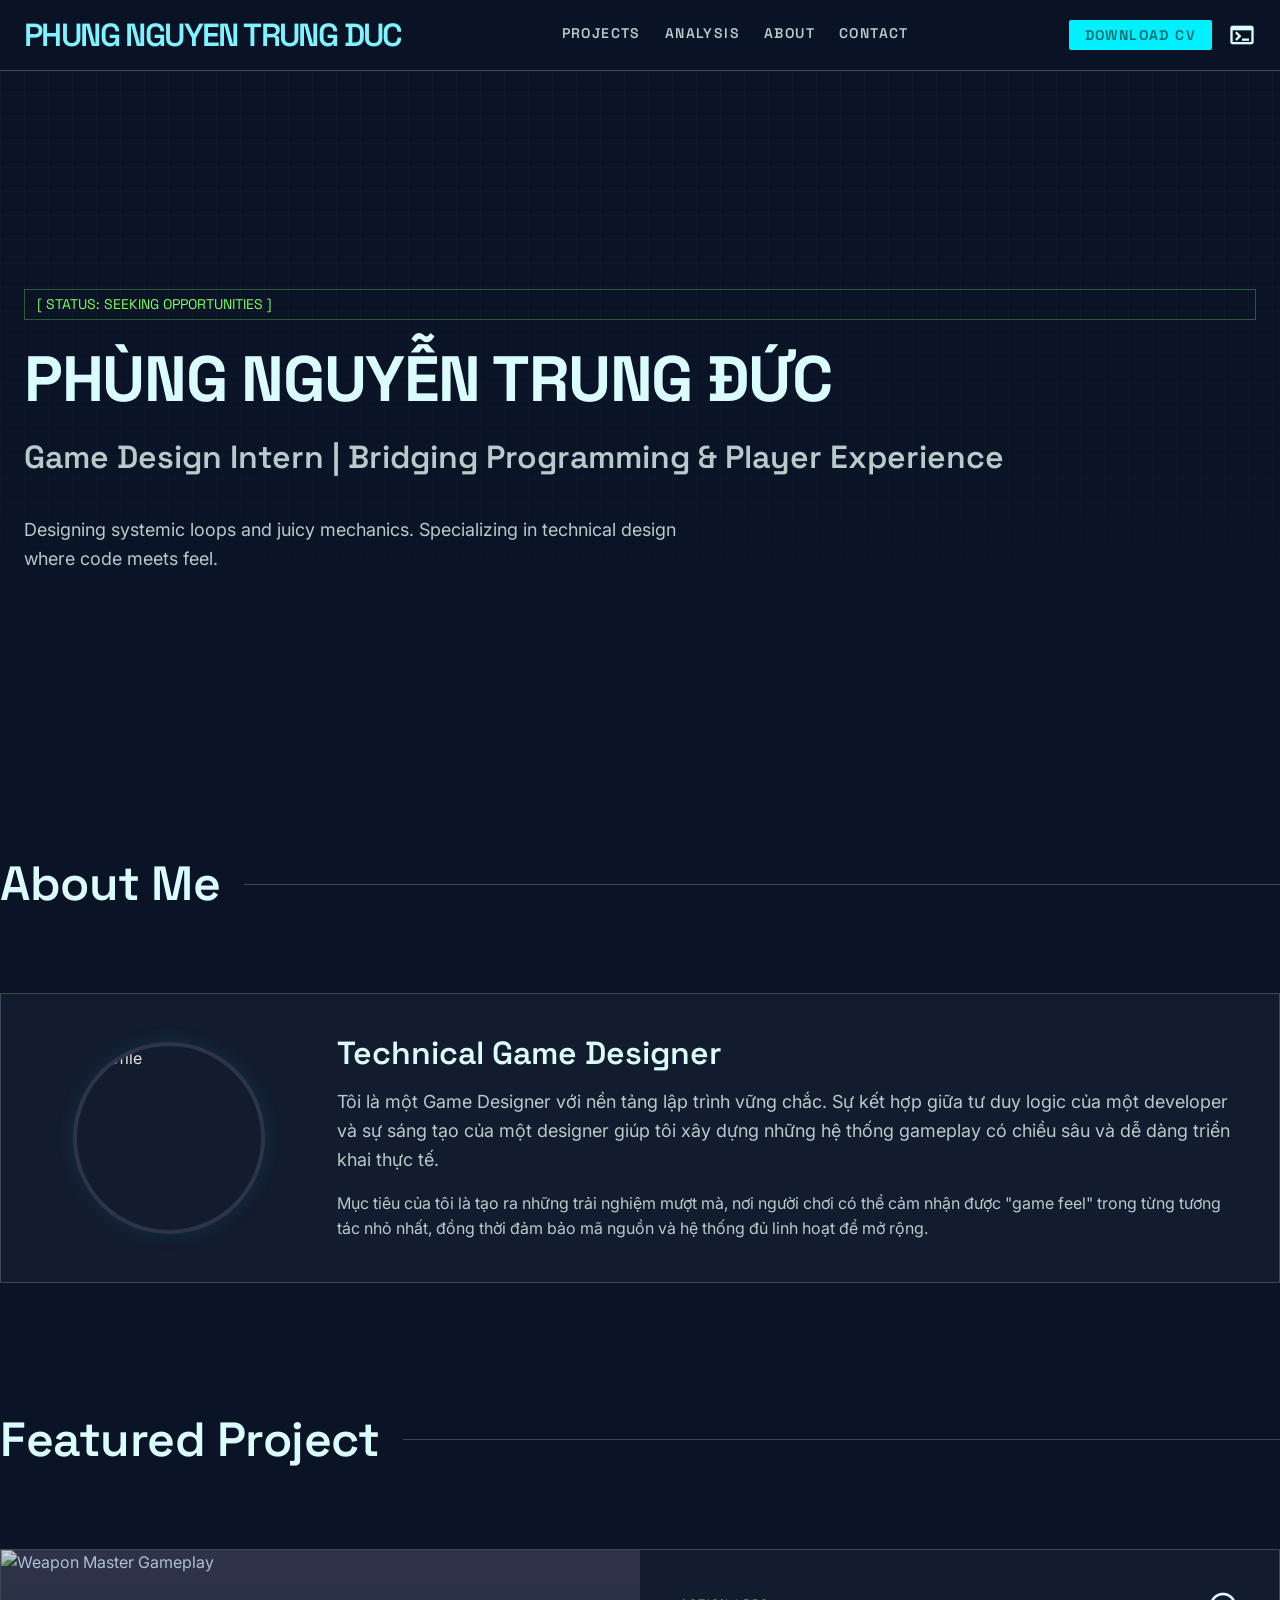
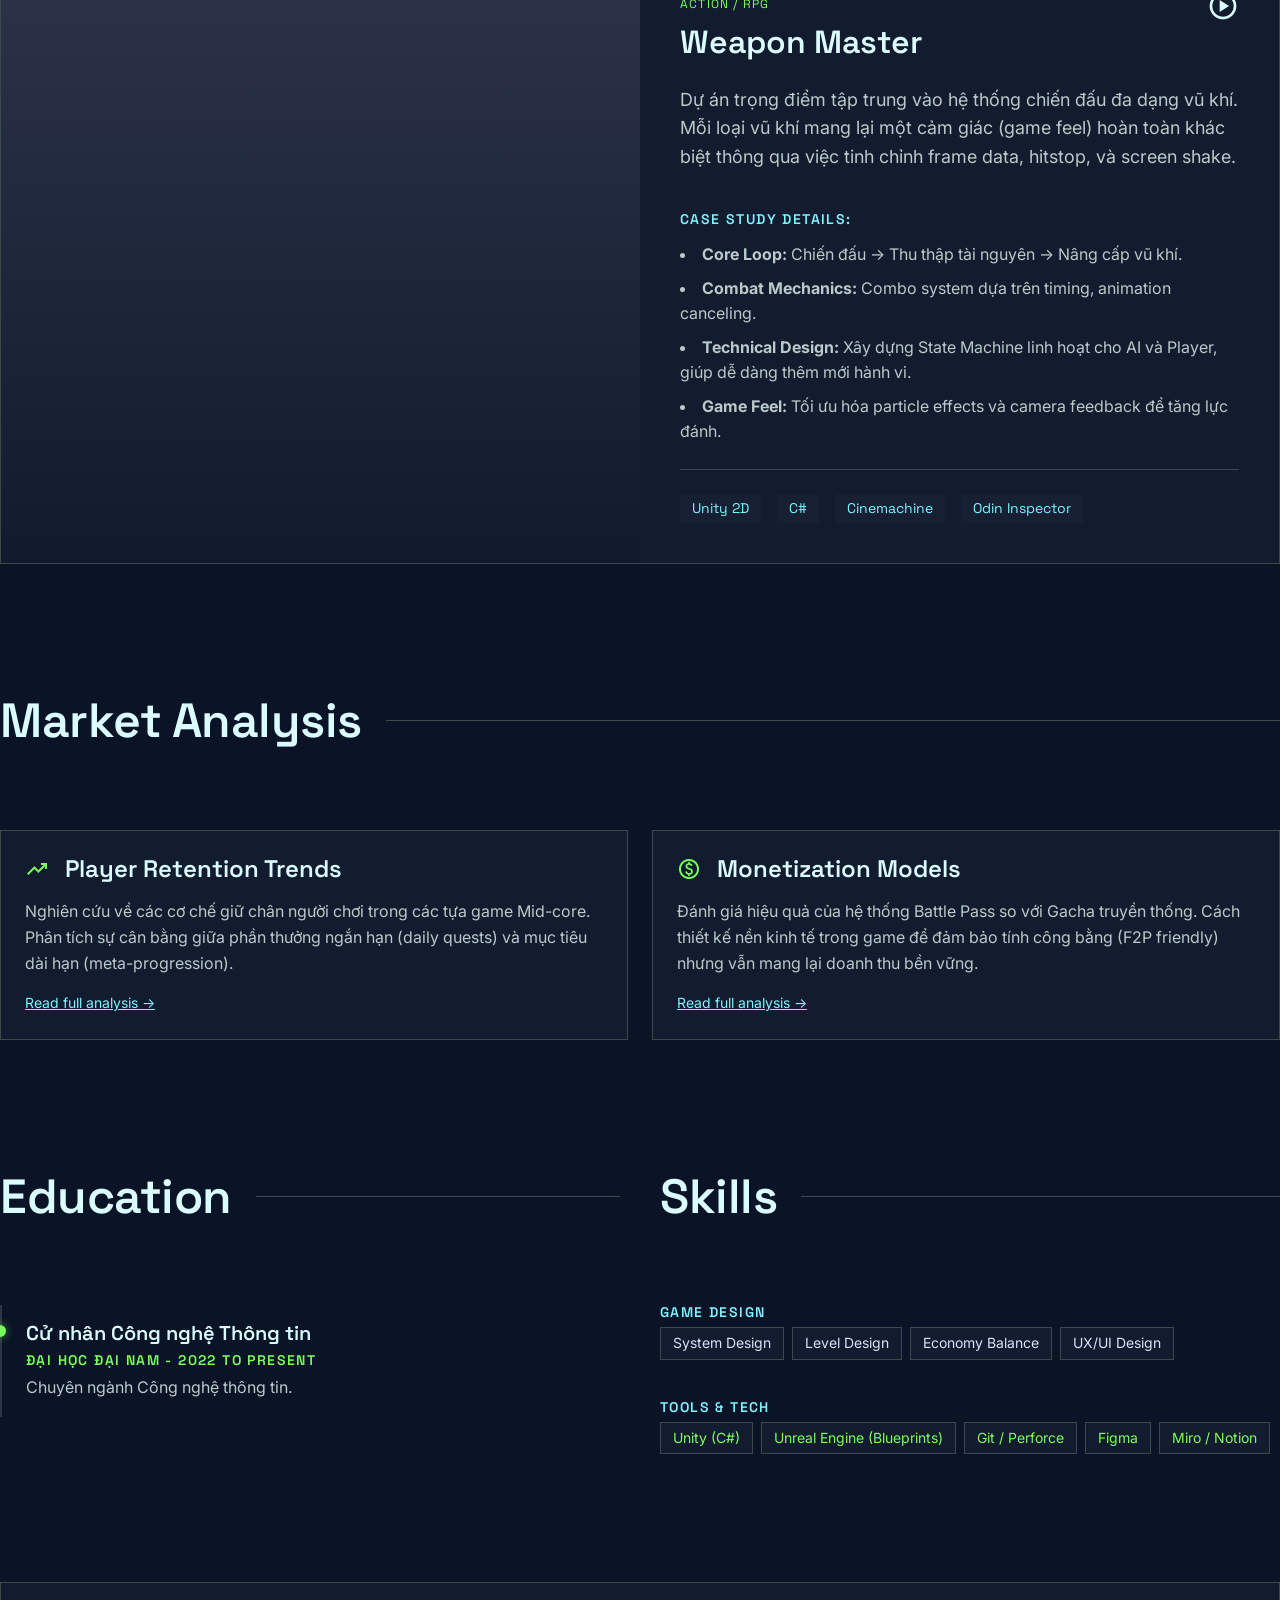
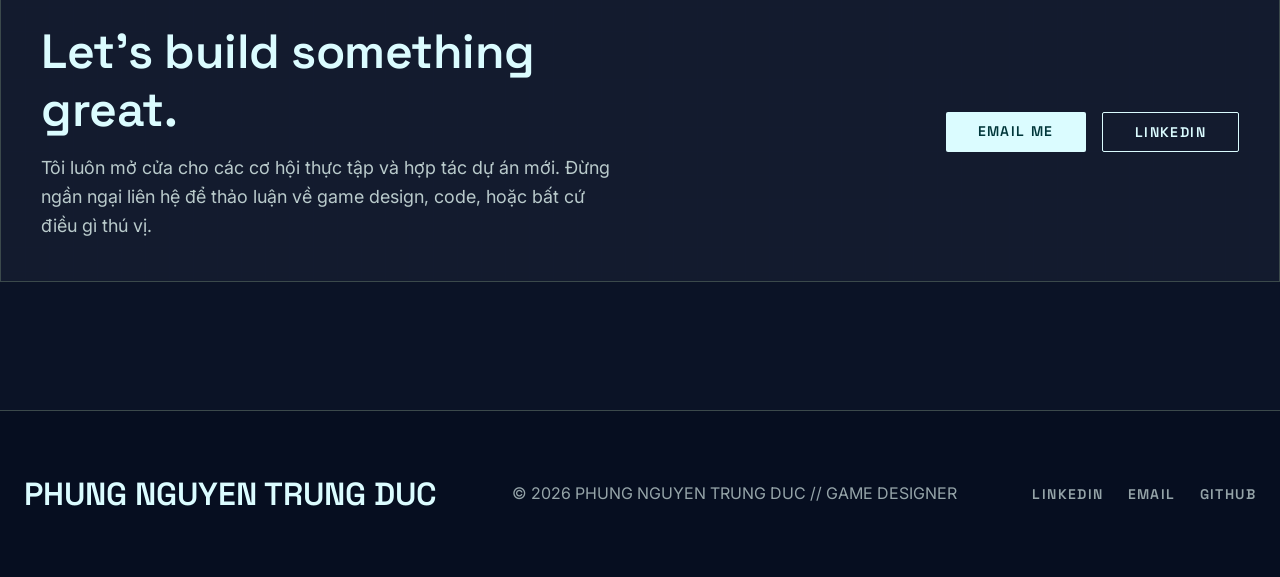
==== index.html @ 304c99a9 "Initial commit" ====
<!DOCTYPE html>
<html lang="vi">
<head>
    <meta charset="utf-8">
    <meta name="viewport" content="width=device-width, initial-scale=1.0">
    <title>PHÙNG NGUYỄN TRUNG ĐỨC - Game Design Portfolio</title>
    <link rel="stylesheet" href="style.css">
</head>
<body>
    <!-- TopNavBar -->
    <nav class="navbar">
        <div class="container flex justify-between items-center">
            <div class="h3 text-primary-fixed" style="letter-spacing: -0.05em;">PHUNG NGUYEN TRUNG DUC</div>
            <div class="nav-links gap-md label-caps">
                <a href="#projects" class="active">Projects</a>
                <a href="#analysis">Analysis</a>
                <a href="#about">About</a>
                <a href="#contact">Contact</a>
            </div>
            <div class="flex items-center gap-sm">
                <button class="btn-primary label-caps">
                    Download CV
                </button>
                <span class="material-symbols-outlined text-primary" style="cursor: pointer; font-size: 28px;">terminal</span>
            </div>
        </div>
    </nav>

    <main>
        <!-- Hero Section -->
        <section id="hero" class="hero-section tech-grid section">
            <div class="hero-overlay"></div>
            <div class="container hero-content flex flex-col gap-md">
                <span class="mono-code status-badge">[ STATUS: SEEKING OPPORTUNITIES ]</span>
                <h1 class="text-primary">PHÙNG NGUYỄN TRUNG ĐỨC</h1>
                <p class="h3 text-on-surface-variant">Game Design Intern | Bridging Programming & Player Experience</p>
                <p class="body-lg text-on-surface-variant" style="max-width: 42rem; margin-top: var(--spacing-sm);">
                    Designing systemic loops and juicy mechanics. Specializing in technical design where code meets feel.
                </p>
            </div>
        </section>

        <!-- About Me -->
        <section id="about" class="section container">
            <div class="flex flex-col gap-lg">
                <div class="section-header">
                    <h2 class="text-primary">About Me</h2>
                    <div class="section-line"></div>
                </div>
                
                <div class="about-card tech-border flex flex-col gap-lg items-center justify-between">
                    <div class="flex justify-center" style="width: 100%; max-width: 16rem;">
                        <div class="about-image glow-effect">
                            <img src="https://lh3.googleusercontent.com/aida-public/[base64]" alt="Profile">
                        </div>
                    </div>
                    
                    <div class="flex flex-col gap-sm" style="flex: 1;">
                        <h3 class="text-primary">Technical Game Designer</h3>
                        <p class="body-lg text-on-surface-variant">
                            Tôi là một Game Designer với nền tảng lập trình vững chắc. Sự kết hợp giữa tư duy logic của một developer và sự sáng tạo của một designer giúp tôi xây dựng những hệ thống gameplay có chiều sâu và dễ dàng triển khai thực tế.
                        </p>
                        <p class="body-md text-on-surface-variant">
                            Mục tiêu của tôi là tạo ra những trải nghiệm mượt mà, nơi người chơi có thể cảm nhận được "game feel" trong từng tương tác nhỏ nhất, đồng thời đảm bảo mã nguồn và hệ thống đủ linh hoạt để mở rộng.
                        </p>
                    </div>
                </div>
            </div>
        </section>

        <!-- Featured Project: Weapon Master -->
        <section id="projects" class="section container">
            <div class="flex flex-col gap-lg">
                <div class="section-header">
                    <h2 class="text-primary">Featured Project</h2>
                    <div class="section-line"></div>
                </div>
                
                <div class="featured-project tech-border flex flex-col">
                    <div class="featured-image-container">
                        <img src="https://lh3.googleusercontent.com/aida-public/[base64]" alt="Weapon Master Gameplay">
                        <div class="featured-image-overlay"></div>
                    </div>
                    
                    <div class="featured-content flex flex-col gap-md">
                        <div class="flex justify-between items-start">
                            <div>
                                <span class="mono-code text-secondary-fixed" style="font-size: 12px; text-transform: uppercase; letter-spacing: 0.1em;">Action / RPG</span>
                                <h3 class="text-primary mt-xs">Weapon Master</h3>
                            </div>
                            <a href="#" class="text-primary"><span class="material-symbols-outlined play-icon">play_circle</span></a>
                        </div>
                        
                        <p class="body-lg text-on-surface-variant">
                            Dự án trọng điểm tập trung vào hệ thống chiến đấu đa dạng vũ khí. Mỗi loại vũ khí mang lại một cảm giác (game feel) hoàn toàn khác biệt thông qua việc tinh chỉnh frame data, hitstop, và screen shake.
                        </p>
                        
                        <div class="mt-sm">
                            <h4 class="label-caps text-primary-fixed mb-sm">Case Study Details:</h4>
                            <ul class="case-study-list text-on-surface-variant body-md">
                                <li><strong>Core Loop:</strong> Chiến đấu -> Thu thập tài nguyên -> Nâng cấp vũ khí.</li>
                                <li><strong>Combat Mechanics:</strong> Combo system dựa trên timing, animation canceling.</li>
                                <li><strong>Technical Design:</strong> Xây dựng State Machine linh hoạt cho AI và Player, giúp dễ dàng thêm mới hành vi.</li>
                                <li><strong>Game Feel:</strong> Tối ưu hóa particle effects và camera feedback để tăng lực đánh.</li>
                            </ul>
                        </div>
                        
                        <div class="flex gap-sm mt-auto pt-md border-t" style="flex-wrap: wrap;">
                            <span class="mono-code tag">Unity 2D</span>
                            <span class="mono-code tag">C#</span>
                            <span class="mono-code tag">Cinemachine</span>
                            <span class="mono-code tag">Odin Inspector</span>
                        </div>
                    </div>
                </div>
            </div>
        </section>

        <!-- Other Projects -->
        <!--<section id="other-projects" class="section container">
            <div class="flex flex-col gap-lg">
                <div class="section-header">
                    <h2 class="text-primary">Dự án khác</h2>
                    <div class="section-line"></div>
                </div>
                
                <div class="projects-grid"> 
                   
                    <div class="project-card tech-border gap-sm">
                        <div class="flex justify-between items-start">
                            <h3 class="text-primary" style="font-size: 24px;">Arcane Tactics</h3>
                            <span class="material-symbols-outlined project-icon">stadia_controller</span>
                        </div>
                        <p class="body-md text-on-surface-variant">
                            Một trò chơi chiến thuật theo lượt tập trung vào việc tối ưu hóa tài nguyên và hệ thống phản hồi phức tạp.
                        </p>
                        <div class="flex gap-xs mt-auto" style="flex-wrap: wrap;">
                            <span class="mono-code tag-outline">Unity</span>
                            <span class="mono-code tag-outline">C#</span>
                            <span class="mono-code tag-outline">Shaders</span>
                        </div>
                    </div>
                    
                    
                    <div class="project-card tech-border gap-sm">
                        <div class="flex justify-between items-start">
                            <h3 class="text-primary" style="font-size: 24px;">Neon Drift</h3>
                            <span class="material-symbols-outlined project-icon">directions_car</span>
                        </div>
                        <p class="body-md text-on-surface-variant">
                            Dự án mô phỏng vật lý xe đua với trọng tâm là cảm giác lái (game feel) và hệ thống hạt (VFX).
                        </p>
                        <div class="flex gap-xs mt-auto" style="flex-wrap: wrap;">
                            <span class="mono-code tag-outline">Unity</span>
                            <span class="mono-code tag-outline">HLSL</span>
                        </div>
                    </div>
                    
                   
                    <div class="project-card tech-border gap-sm">
                        <div class="flex justify-between items-start">
                            <h3 class="text-primary" style="font-size: 24px;">Shadow Engine</h3>
                            <span class="material-symbols-outlined project-icon">terminal</span>
                        </div>
                        <p class="body-md text-on-surface-variant">
                            Engine mini xây dựng từ đầu để tìm hiểu về kiến trúc quản lý thực thể và hệ thống render cơ bản.
                        </p>
                        <div class="flex gap-xs mt-auto" style="flex-wrap: wrap;">
                            <span class="mono-code tag-outline">C++</span>
                            <span class="mono-code tag-outline">OpenGL</span>
                        </div>
                    </div>
                </div>
            </div>
            </section> -->

        <!-- Market Analysis -->
        <section id="analysis" class="section container">
            <div class="flex flex-col gap-lg">
                <div class="section-header">
                    <h2 class="text-primary">Market Analysis</h2>
                    <div class="section-line"></div>
                </div>
                
                <div class="analysis-grid">
                    <div class="analysis-card tech-border gap-sm">
                        <div class="flex items-center gap-sm analysis-icon">
                            <span class="material-symbols-outlined">trending_up</span>
                            <h3 class="text-primary" style="font-size: 24px;">Player Retention Trends</h3>
                        </div>
                        <p class="body-md text-on-surface-variant">
                            Nghiên cứu về các cơ chế giữ chân người chơi trong các tựa game Mid-core. Phân tích sự cân bằng giữa phần thưởng ngắn hạn (daily quests) và mục tiêu dài hạn (meta-progression).
                        </p>
                        <a href="#" class="text-primary-fixed text-sm mt-auto" style="text-decoration: underline;">Read full analysis -></a>
                    </div>
                    
                    <div class="analysis-card tech-border gap-sm">
                        <div class="flex items-center gap-sm analysis-icon">
                            <span class="material-symbols-outlined">monetization_on</span>
                            <h3 class="text-primary" style="font-size: 24px;">Monetization Models</h3>
                        </div>
                        <p class="body-md text-on-surface-variant">
                            Đánh giá hiệu quả của hệ thống Battle Pass so với Gacha truyền thống. Cách thiết kế nền kinh tế trong game để đảm bảo tính công bằng (F2P friendly) nhưng vẫn mang lại doanh thu bền vững.
                        </p>
                        <a href="#" class="text-primary-fixed text-sm mt-auto" style="text-decoration: underline;">Read full analysis -></a>
                    </div>
                </div>
            </div>
        </section>

        <!-- Education & Skills -->
        <section id="education-skills" class="section container">
            <div class="flex flex-col edu-skills-container gap-lg">
                <!-- Education -->
                <div class="flex flex-col gap-lg">
                    <div class="section-header">
                        <h2 class="text-primary">Education</h2>
                        <div class="section-line"></div>
                    </div>
                    
                    <div class="timeline">
                        <div class="timeline-item">
                            <div class="timeline-dot active"></div>
                            <h4 class="h3 text-primary" style="font-size: 20px;">Cử nhân Công nghệ Thông tin</h4>
                            <p class="label-caps text-secondary-fixed mt-xs">Đại học Đại Nam - 2022 to Present</p>
                            <p class="body-md text-on-surface-variant mt-xs">Chuyên ngành Công nghệ thông tin.</p>
                        </div>
                        
                        <!-- <div class="timeline-item">
                            <div class="timeline-dot"></div>
                            <h4 class="h3 text-primary" style="font-size: 20px;">Game Design Certificate</h4>
                            <p class="label-caps text-on-surface-variant mt-xs">Coursera / CalArts - 2022</p>
                            <p class="body-md text-on-surface-variant mt-xs">Hoàn thành khóa học chuyên sâu về Core Mechanics và Level Design.</p>
                        </div> -->
                    </div>
                </div>
                
                <!-- Skills -->
                <div class="flex flex-col gap-lg">
                    <div class="section-header">
                        <h2 class="text-primary">Skills</h2>
                        <div class="section-line"></div>
                    </div>
                    
                    <div class="flex flex-col gap-md">
                        <div>
                            <h4 class="label-caps text-primary-fixed mb-xs">Game Design</h4>
                            <div class="flex gap-xs" style="flex-wrap: wrap;">
                                <span class="skill-tag tech-border text-sm">System Design</span>
                                <span class="skill-tag tech-border text-sm">Level Design</span>
                                <span class="skill-tag tech-border text-sm">Economy Balance</span>
                                <span class="skill-tag tech-border text-sm">UX/UI Design</span>
                            </div>
                        </div>
                        
                        <div class="mt-sm">
                            <h4 class="label-caps text-primary-fixed mb-xs">Tools & Tech</h4>
                            <div class="flex gap-xs" style="flex-wrap: wrap;">
                                <span class="tech-tag tech-border text-sm">Unity (C#)</span>
                                <span class="tech-tag tech-border text-sm">Unreal Engine (Blueprints)</span>
                                <span class="tech-tag tech-border text-sm">Git / Perforce</span>
                                <span class="tech-tag tech-border text-sm">Figma</span>
                                <span class="tech-tag tech-border text-sm">Miro / Notion</span>
                            </div>
                        </div>
                    </div>
                </div>
            </div>
        </section>

        <!-- Contact -->
        <section id="contact" class="section container">
            <div class="contact-card tech-border flex flex-col gap-lg text-center">
                <div class="contact-bg tech-grid"></div>
                <div class="contact-content flex flex-col gap-sm">
                    <h2 class="text-primary">Let's build something great.</h2>
                    <p class="body-lg text-on-surface-variant">
                        Tôi luôn mở cửa cho các cơ hội thực tập và hợp tác dự án mới. Đừng ngần ngại liên hệ để thảo luận về game design, code, hoặc bất cứ điều gì thú vị.
                    </p>
                </div>
                
                <div class="contact-actions">
                    <a href="mailto:dphung23456@gmail.com" class="btn-solid label-caps" style="text-align: center;">Email Me</a>
                    <a href="https://www.linkedin.com/in/trung-%C4%91%E1%BB%A9c-2467183b2/" class="btn-outline label-caps tech-border" style="text-align: center;">LinkedIn</a>
                </div>
            </div>
        </section>
    </main>

    <!-- Footer -->
    <footer class="footer">
        <div class="container footer-container flex flex-col gap-md">
            <div class="h3 text-primary">PHUNG NGUYEN TRUNG DUC</div>
            <div class="body-md text-on-surface-variant text-center" style="opacity: 0.8;">
                © 2026 PHUNG NGUYEN TRUNG DUC // GAME DESIGNER
            </div>
            <div class="footer-links flex gap-md label-caps">
                <a href="https://www.linkedin.com/in/trung-%C4%91%E1%BB%A9c-2467183b2/" class="text-on-surface-variant">LinkedIn</a>
                <a href="mailto:dphung23456@gmail.com" class="text-on-surface-variant">Email</a>
                <a href="https://github.com/trungduc4804" class="text-on-surface-variant">GitHub</a>
            </div>
        </div>
    </footer>

    <script src="script.js"></script>
</body>
</html>
---- style.css ----
@import url('https://fonts.googleapis.com/css2?family=Inter:wght@400;500;600&family=Space+Grotesk:wght@400;600;700&display=swap');
@import url('https://fonts.googleapis.com/css2?family=Material+Symbols+Outlined:wght,FILL,GRAD,opsz@100..700,0..1,0,24&display=swap');

:root {
  /* Colors */
  --color-primary: #dbfcff;
  --color-primary-container: #00f0ff;
  --color-on-primary: #00363a;
  --color-on-primary-container: #006970;
  
  --color-primary-fixed: #7df4ff;
  --color-primary-fixed-dim: #00dbe9;
  --color-on-primary-fixed: #002022;
  
  --color-secondary: #d7ffc5;
  --color-secondary-container: #2ff801;
  --color-on-secondary: #053900;
  
  --color-secondary-fixed: #79ff5b;
  --color-secondary-fixed-dim: #2ae500;
  --color-on-secondary-fixed: #022100;
  
  --color-background: #0b1326;
  --color-on-background: #dae2fd;
  
  --color-surface: #0b1326;
  --color-surface-dim: #0b1326;
  --color-surface-bright: #31394d;
  --color-on-surface: #dae2fd;
  --color-on-surface-variant: #b9cacb;
  --color-surface-variant: #2d3449;
  
  --color-surface-container-lowest: #060e20;
  --color-surface-container-low: #131b2e;
  --color-surface-container: #171f33;
  --color-surface-container-high: #222a3d;
  --color-surface-container-highest: #2d3449;
  
  --color-outline: #849495;
  --color-outline-variant: #3b494b;
  
  /* Typography */
  --font-heading: 'Space Grotesk', sans-serif;
  --font-body: 'Inter', sans-serif;
  
  /* Spacing */
  --spacing-xs: 0.5rem;
  --spacing-sm: 1rem;
  --spacing-md: 1.5rem;
  --spacing-lg: 2.5rem;
  --spacing-xl: 4rem;
  --gutter: 24px;
  --container-max: 1280px;
  
  /* Border Radius */
  --radius-sm: 0.125rem;
  --radius-md: 0.25rem;
  --radius-lg: 0.5rem;
  --radius-full: 9999px;
  
  /* Transitions */
  --transition-fast: 0.2s ease;
  --transition-normal: 0.3s ease;
  --transition-slow: 0.5s ease;
}

/* Reset & Base Styles */
* {
  margin: 0;
  padding: 0;
  box-sizing: border-box;
}

html {
  scroll-behavior: smooth;
  font-family: var(--font-body);
  font-size: 16px;
  line-height: 1.6;
}

body {
  background-color: var(--color-background);
  color: var(--color-on-background);
  min-height: 100vh;
  display: flex;
  flex-direction: column;
}

main {
  flex-grow: 1;
}

a {
  text-decoration: none;
  color: inherit;
}

ul {
  list-style: none;
}

img {
  max-width: 100%;
  height: auto;
  display: block;
}

button {
  cursor: pointer;
  border: none;
  background: none;
  font-family: inherit;
}

/* Typography Classes */
h1, .h1 {
  font-family: var(--font-heading);
  font-size: clamp(2.5rem, 5vw, 4rem); /* 64px max */
  font-weight: 700;
  line-height: 1.1;
  letter-spacing: -0.02em;
}

h2, .h2 {
  font-family: var(--font-heading);
  font-size: clamp(2rem, 4vw, 3rem); /* 48px max */
  font-weight: 600;
  line-height: 1.2;
  letter-spacing: -0.01em;
}

h3, .h3 {
  font-family: var(--font-heading);
  font-size: clamp(1.5rem, 3vw, 2rem); /* 32px max */
  font-weight: 600;
  line-height: 1.2;
}

.body-lg {
  font-size: 1.125rem; /* 18px */
  line-height: 1.6;
}

.body-md {
  font-size: 1rem; /* 16px */
  line-height: 1.6;
}

.label-caps {
  font-family: var(--font-heading);
  font-size: 0.875rem; /* 14px */
  font-weight: 600;
  line-height: 1;
  letter-spacing: 0.1em;
  text-transform: uppercase;
}

.mono-code {
  font-family: var(--font-heading);
  font-size: 0.875rem; /* 14px */
  font-weight: 400;
  line-height: 1.5;
}

/* Utilities */
.container {
  width: 100%;
  max-width: var(--container-max);
  margin: 0 auto;
  padding: 0 var(--gutter);
}

.section {
  padding: var(--spacing-xl) 0;
}

.flex { display: flex; }
.flex-col { flex-direction: column; }
.items-center { align-items: center; }
.justify-between { justify-content: space-between; }
.justify-center { justify-content: center; }
.gap-xs { gap: var(--spacing-xs); }
.gap-sm { gap: var(--spacing-sm); }
.gap-md { gap: var(--spacing-md); }
.gap-lg { gap: var(--spacing-lg); }
.text-center { text-align: center; }

/* Custom Effects */
.tech-border {
  border: 1px solid var(--color-outline-variant);
  transition: border-color var(--transition-normal);
}

.tech-border:hover {
  border-color: var(--color-primary-container);
}

.glow-effect {
  box-shadow: 0 0 20px rgba(0, 240, 255, 0.1);
}

.tech-grid {
  background-image: 
    linear-gradient(var(--color-surface-container) 1px, transparent 1px), 
    linear-gradient(90deg, var(--color-surface-container) 1px, transparent 1px);
  background-size: 24px 24px;
}

/* Material Icons */
.material-symbols-outlined {
  font-variation-settings: 'FILL' 0, 'wght' 400, 'GRAD' 0, 'opsz' 24;
}

/* Components */
.btn-primary {
  background-color: var(--color-primary-container);
  color: var(--color-on-primary-container);
  padding: 0.5rem 1rem;
  border-radius: var(--radius-sm);
  display: inline-flex;
  align-items: center;
  justify-content: center;
  transition: all var(--transition-fast);
}

.btn-primary:hover {
  box-shadow: 0 0 15px rgba(0, 240, 255, 0.5);
  transform: scale(1.02);
}

.btn-primary:active {
  transform: scale(0.95);
}

.btn-outline {
  border: 1px solid var(--color-primary);
  color: var(--color-primary);
  padding: 0.75rem 2rem;
  border-radius: var(--radius-sm);
  display: inline-block;
  transition: all var(--transition-fast);
}

.btn-outline:hover {
  background-color: var(--color-surface-container-high);
}

.btn-solid {
  background-color: var(--color-primary);
  color: var(--color-on-primary);
  padding: 0.75rem 2rem;
  border-radius: var(--radius-sm);
  display: inline-block;
  transition: all var(--transition-fast);
}

.btn-solid:hover {
  background-color: var(--color-primary-container);
}

.tag {
  background-color: var(--color-surface-container);
  color: var(--color-primary-fixed);
  padding: 0.25rem 0.75rem;
  border-radius: var(--radius-sm);
  display: inline-block;
}

.tag-outline {
  border: 1px solid var(--color-outline-variant);
  color: var(--color-secondary-fixed);
  padding: 0.125rem 0.5rem;
  border-radius: var(--radius-sm);
  display: inline-block;
}

/* Specific Sections */

/* Navbar */
.navbar {
  position: sticky;
  top: 0;
  z-index: 50;
  background-color: rgba(11, 19, 38, 0.8);
  backdrop-filter: blur(12px);
  border-bottom: 1px solid var(--color-outline-variant);
  padding: 1rem 0;
}

.navbar .nav-links {
  display: none;
}

@media (min-width: 768px) {
  .navbar .nav-links {
    display: flex;
  }
}

.nav-links a {
  color: var(--color-on-surface-variant);
  transition: color var(--transition-normal);
  padding-bottom: 0.25rem;
}

.nav-links a:hover,
.nav-links a.active {
  color: var(--color-primary-fixed-dim);
}

.nav-links a.active {
  border-bottom: 2px solid var(--color-primary);
  color: var(--color-primary-fixed);
}

/* Hero Section */
.hero-section {
  position: relative;
  min-height: 80vh;
  display: flex;
  align-items: center;
  overflow: hidden;
}

.hero-overlay {
  position: absolute;
  inset: 0;
  background: linear-gradient(to bottom, rgba(11, 19, 38, 0.5), var(--color-background));
  z-index: 0;
}

.hero-content {
  position: relative;
  z-index: 10;
  text-align: left;
}

@media (max-width: 768px) {
  .hero-content {
    text-align: center;
  }
}

.status-badge {
  color: var(--color-secondary-fixed);
  border: 1px solid rgba(121, 255, 91, 0.3);
  padding: 0.25rem 0.75rem;
  display: inline-block;
}

/* Section Header */
.section-header {
  display: flex;
  align-items: center;
  gap: var(--spacing-md);
  margin-bottom: var(--spacing-lg);
}

.section-line {
  height: 1px;
  background-color: var(--color-outline-variant);
  flex-grow: 1;
}

/* About Section */
.about-card {
  background-color: var(--color-surface-container-low);
  padding: var(--spacing-lg);
}

@media (min-width: 768px) {
  .about-card {
    flex-direction: row;
  }
}

.about-image {
  width: 12rem;
  height: 12rem;
  border-radius: 50%;
  border: 4px solid var(--color-surface-variant);
  overflow: hidden;
}

.about-image img {
  width: 100%;
  height: 100%;
  object-fit: cover;
  filter: grayscale(100%);
  transition: filter var(--transition-slow);
}

.about-image img:hover {
  filter: grayscale(0%);
}

/* Featured Project */
.featured-project {
  background-color: var(--color-surface-container-low);
  overflow: hidden;
}

@media (min-width: 1024px) {
  .featured-project {
    flex-direction: row;
  }
}

.featured-image-container {
  position: relative;
  background-color: var(--color-surface-variant);
  overflow: hidden;
  height: 16rem;
}

@media (min-width: 1024px) {
  .featured-image-container {
    height: auto;
    width: 50%;
  }
}

.featured-image-container img {
  width: 100%;
  height: 100%;
  object-fit: cover;
  opacity: 0.8;
  transition: all var(--transition-slow);
}

.featured-project:hover .featured-image-container img {
  opacity: 1;
  transform: scale(1.05);
}

.featured-image-overlay {
  position: absolute;
  inset: 0;
  background: linear-gradient(to top, var(--color-background), transparent);
  opacity: 0.8;
}

.featured-content {
  padding: var(--spacing-lg);
  flex: 1;
}

.play-icon {
  font-size: 32px;
  transition: color var(--transition-fast);
}

.play-icon:hover {
  color: var(--color-primary-fixed-dim);
}

.case-study-list {
  list-style-type: disc;
  list-style-position: inside;
  display: flex;
  flex-direction: column;
  gap: 0.5rem;
}

/* Other Projects Grid */
.projects-grid, .analysis-grid {
  display: grid;
  grid-template-columns: 1fr;
  gap: var(--spacing-md);
}

@media (min-width: 768px) {
  .projects-grid { grid-template-columns: repeat(2, 1fr); }
  .analysis-grid { grid-template-columns: repeat(2, 1fr); }
}

@media (min-width: 1024px) {
  .projects-grid { grid-template-columns: repeat(3, 1fr); }
}

.project-card, .analysis-card {
  background-color: var(--color-surface-container-low);
  padding: var(--spacing-md);
  transition: background-color var(--transition-normal);
  display: flex;
  flex-direction: column;
}

.project-card:hover, .analysis-card:hover {
  background-color: var(--color-surface-container);
}

.project-icon, .analysis-icon {
  color: var(--color-secondary-fixed);
}

/* Education & Skills */
@media (min-width: 768px) {
  .edu-skills-container {
    flex-direction: row;
  }
  .edu-skills-container > div {
    width: 50%;
  }
}

.timeline {
  border-left: 2px solid var(--color-surface-variant);
  padding-left: var(--spacing-md);
  padding-top: var(--spacing-sm);
  padding-bottom: var(--spacing-sm);
  position: relative;
}

.timeline-item {
  position: relative;
  margin-bottom: var(--spacing-md);
}

.timeline-item:last-child {
  margin-bottom: 0;
}

.timeline-dot {
  position: absolute;
  left: calc(var(--spacing-md) * -1 - 8px); /* -24px - 8px = -32px or so */
  top: 0.25rem;
  width: 12px;
  height: 12px;
  border-radius: 50%;
  background-color: var(--color-surface-variant);
}

.timeline-dot.active {
  background-color: var(--color-secondary-fixed);
  box-shadow: 0 0 10px rgba(121, 255, 91, 0.5);
}

.skill-tag {
  background-color: var(--color-surface-container-low);
  color: var(--color-on-surface);
  padding: 0.25rem 0.75rem;
}

.tech-tag {
  background-color: var(--color-surface-container-low);
  color: var(--color-secondary-fixed);
  padding: 0.25rem 0.75rem;
}

/* Contact Section */
.contact-card {
  background-color: var(--color-surface-container-low);
  padding: var(--spacing-lg);
  position: relative;
  overflow: hidden;
}

@media (min-width: 768px) {
  .contact-card {
    flex-direction: row;
    align-items: center;
    justify-content: space-between;
    text-align: left;
  }
}

.contact-bg {
  position: absolute;
  inset: 0;
  opacity: 0.2;
  pointer-events: none;
}

.contact-content {
  position: relative;
  z-index: 10;
  max-width: 36rem;
}

.contact-actions {
  position: relative;
  z-index: 10;
  display: flex;
  flex-direction: column;
  gap: var(--spacing-sm);
  width: 100%;
}

@media (min-width: 640px) {
  .contact-actions {
    flex-direction: row;
    width: auto;
  }
}

/* Footer */
.footer {
  background-color: var(--color-surface-container-lowest);
  border-top: 1px solid var(--color-outline-variant);
  padding: var(--spacing-xl) 0;
  margin-top: var(--spacing-xl);
}

@media (min-width: 768px) {
  .footer-container {
    flex-direction: row;
    justify-content: space-between;
    align-items: center;
  }
}

.footer-links a {
  opacity: 0.8;
  transition: all var(--transition-fast);
}

.footer-links a:hover {
  opacity: 1;
  color: var(--color-secondary-fixed-dim);
  text-decoration: underline;
  text-decoration-color: var(--color-secondary-fixed);
}

/* Typography Helpers */
.text-primary { color: var(--color-primary); }
.text-primary-fixed { color: var(--color-primary-fixed); }
.text-on-surface-variant { color: var(--color-on-surface-variant); }
.text-secondary-fixed { color: var(--color-secondary-fixed); }
.text-sm { font-size: 0.875rem; }
.mb-xs { margin-bottom: var(--spacing-xs); }
.mb-sm { margin-bottom: var(--spacing-sm); }
.mt-xs { margin-top: var(--spacing-xs); }
.mt-sm { margin-top: var(--spacing-sm); }
.mt-auto { margin-top: auto; }
.pt-md { padding-top: var(--spacing-md); }
.border-t { border-top: 1px solid var(--color-outline-variant); }
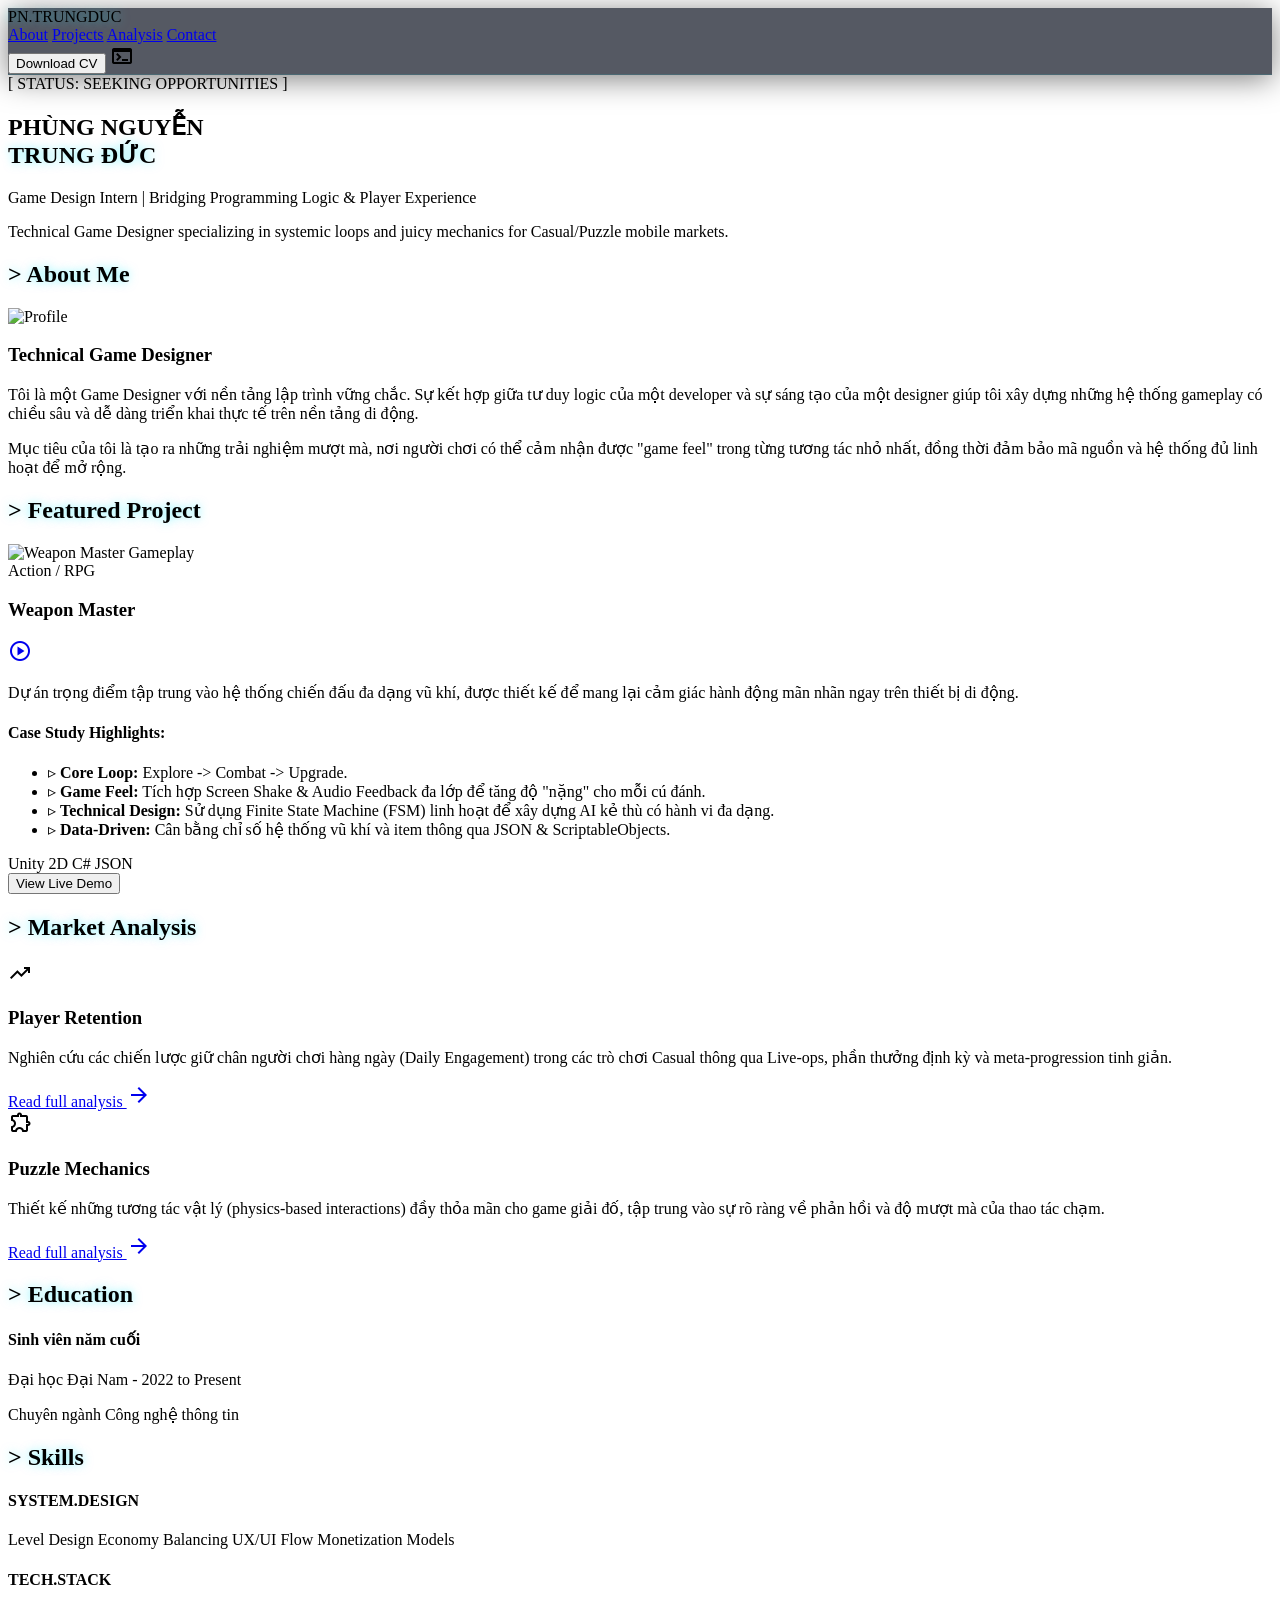
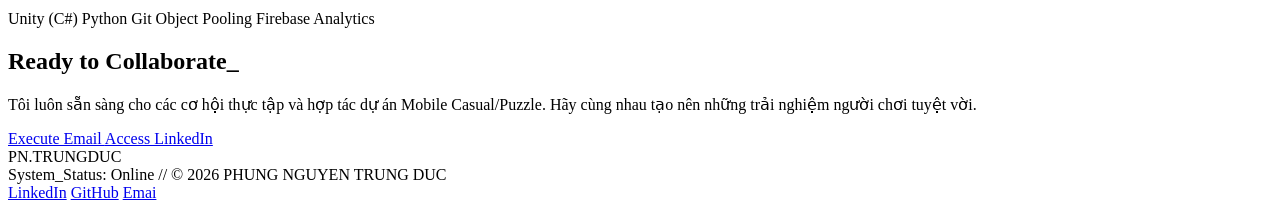
==== commit 4d86a036: "commit" ====
--- a/index.html
+++ b/index.html
@@ -1,307 +1,396 @@
 <!DOCTYPE html>
-<html lang="vi">
-<head>
-    <meta charset="utf-8">
-    <meta name="viewport" content="width=device-width, initial-scale=1.0">
-    <title>PHÙNG NGUYỄN TRUNG ĐỨC - Game Design Portfolio</title>
-    <link rel="stylesheet" href="style.css">
+
+<html class="dark" lang="vi"><head>
+<meta charset="utf-8"/>
+<meta content="width=device-width, initial-scale=1.0" name="viewport"/>
+<title>PHÙNG NGUYỄN TRUNG ĐỨC - Game Design Portfolio</title>
+<script src="https://cdn.tailwindcss.com?plugins=forms,container-queries"></script>
+<link href="https://fonts.googleapis.com/css2?family=Material+Symbols+Outlined:wght,FILL@100..700,0..1&amp;display=swap" rel="stylesheet"/>
+<link href="https://fonts.googleapis.com/css2?family=Space+Grotesk:wght@400;500;600;700&amp;display=swap" rel="stylesheet"/>
+<script id="tailwind-config">
+  tailwind.config = {
+    darkMode: "class",
+    theme: {
+      extend: {
+        "colors": {
+                "on-secondary-fixed": "#23005c",
+                "surface-tint": "#00dbe9",
+                "surface-container": "#191f2f",
+                "on-tertiary-fixed": "#181c24",
+                "on-tertiary-container": "#5b5e69",
+                "on-primary-fixed": "#002022",
+                "on-tertiary-fixed-variant": "#434751",
+                "surface-container-lowest": "#080e1d",
+                "on-tertiary": "#2d303a",
+                "on-primary-container": "#006970",
+                "secondary": "#d0bcff",
+                "primary-fixed-dim": "#00dbe9",
+                "surface-container-high": "#242a3a",
+                "background": "#0d1322",
+                "secondary-fixed-dim": "#d0bcff",
+                "on-error-container": "#ffdad6",
+                "on-surface-variant": "#b9cacb",
+                "on-secondary": "#3c0091",
+                "inverse-on-surface": "#2a3040",
+                "inverse-surface": "#dde2f8",
+                "on-primary-fixed-variant": "#004f54",
+                "tertiary": "#f4f5ff",
+                "on-secondary-container": "#c4abff",
+                "outline-variant": "#3b494b",
+                "on-surface": "#dde2f8",
+                "secondary-fixed": "#e9ddff",
+                "outline": "#849495",
+                "on-secondary-fixed-variant": "#5516be",
+                "surface-variant": "#2f3445",
+                "primary-container": "#00f0ff",
+                "surface-bright": "#33394a",
+                "tertiary-container": "#d6d9e5",
+                "primary-fixed": "#7df4ff",
+                "surface-dim": "#0d1322",
+                "tertiary-fixed-dim": "#c3c6d2",
+                "inverse-primary": "#006970",
+                "surface-container-highest": "#2f3445",
+                "tertiary-fixed": "#e0e2ee",
+                "primary": "#dbfcff",
+                "surface": "#0d1322",
+                "on-primary": "#00363a",
+                "secondary-container": "#571bc1",
+                "error-container": "#93000a",
+                "surface-container-low": "#151b2b",
+                "on-error": "#690005",
+                "error": "#ffb4ab",
+                "on-background": "#dde2f8"
+        },
+        "borderRadius": {
+                "DEFAULT": "0.125rem",
+                "lg": "0.25rem",
+                "xl": "0.5rem",
+                "full": "0.75rem"
+        },
+        "spacing": {
+                "margin": "32px",
+                "xl": "48px",
+                "sm": "8px",
+                "unit": "4px",
+                "lg": "24px",
+                "md": "16px",
+                "xs": "4px",
+                "gutter": "20px"
+        },
+        "fontFamily": {
+                "body-lg": [
+                        "Space Grotesk"
+                ],
+                "label-caps": [
+                        "Space Grotesk"
+                ],
+                "headline-lg": [
+                        "Space Grotesk"
+                ],
+                "body-md": [
+                        "Space Grotesk"
+                ],
+                "headline-md": [
+                        "Space Grotesk"
+                ],
+                "data-mono": [
+                        "Space Grotesk"
+                ]
+        },
+        "fontSize": {
+                "body-lg": [
+                        "18px",
+                        {
+                                "lineHeight": "1.6",
+                                "letterSpacing": "0em",
+                                "fontWeight": "400"
+                        }
+                ],
+                "label-caps": [
+                        "12px",
+                        {
+                                "lineHeight": "1.0",
+                                "letterSpacing": "0.1em",
+                                "fontWeight": "700"
+                        }
+                ],
+                "headline-lg": [
+                        "48px",
+                        {
+                                "lineHeight": "1.1",
+                                "letterSpacing": "-0.02em",
+                                "fontWeight": "700"
+                        }
+                ],
+                "body-md": [
+                        "16px",
+                        {
+                                "lineHeight": "1.5",
+                                "letterSpacing": "0em",
+                                "fontWeight": "400"
+                        }
+                ],
+                "headline-md": [
+                        "32px",
+                        {
+                                "lineHeight": "1.2",
+                                "letterSpacing": "-0.01em",
+                                "fontWeight": "600"
+                        }
+                ],
+                "data-mono": [
+                        "14px",
+                        {
+                                "lineHeight": "1.4",
+                                "letterSpacing": "0.05em",
+                                "fontWeight": "500"
+                        }
+                ]
+        }
+},
+    },
+  }
+</script>
+<style>
+        body { background-color: theme('colors.background'); color: theme('colors.on-background'); scroll-behavior: smooth; }
+        .tech-border { border: 1px solid theme('colors.outline-variant'); position: relative; }
+        .tech-border::after { content: ''; position: absolute; inset: -1px; border: 1px solid theme('colors.primary-container'); opacity: 0; transition: opacity 0.3s ease; pointer-events: none; }
+        .tech-border:hover { border-color: theme('colors.primary-container'); box-shadow: 0 0 15px rgba(0, 240, 255, 0.2), inset 0 0 15px rgba(0, 240, 255, 0.05); }
+        .tech-border:hover::after { opacity: 1; box-shadow: 0 0 10px rgba(0, 240, 255, 0.5); }
+        .glow-text { text-shadow: 0 0 10px rgba(0, 240, 255, 0.5); }
+        .tech-grid { background-image: linear-gradient(theme('colors.surface-container-high') 1px, transparent 1px), linear-gradient(90deg, theme('colors.surface-container-high') 1px, transparent 1px); background-size: 32px 32px; background-position: center center; }
+        .glass-nav { background: rgba(13, 19, 34, 0.7); backdrop-filter: blur(12px); -webkit-backdrop-filter: blur(12px); border-bottom: 1px solid rgba(0, 240, 255, 0.1); box-shadow: 0 4px 30px rgba(0, 0, 0, 0.5); }
+        .nav-item.active { color: theme('colors.primary-container'); text-shadow: 0 0 5px rgba(0,240,255,0.8); }
+    </style>
 </head>
-<body>
-    <!-- TopNavBar -->
-    <nav class="navbar">
-        <div class="container flex justify-between items-center">
-            <div class="h3 text-primary-fixed" style="letter-spacing: -0.05em;">PHUNG NGUYEN TRUNG DUC</div>
-            <div class="nav-links gap-md label-caps">
-                <a href="#projects" class="active">Projects</a>
-                <a href="#analysis">Analysis</a>
-                <a href="#about">About</a>
-                <a href="#contact">Contact</a>
-            </div>
-            <div class="flex items-center gap-sm">
-                <button class="btn-primary label-caps">
-                    Download CV
-                </button>
-                <span class="material-symbols-outlined text-primary" style="cursor: pointer; font-size: 28px;">terminal</span>
-            </div>
-        </div>
-    </nav>
-
-    <main>
-        <!-- Hero Section -->
-        <section id="hero" class="hero-section tech-grid section">
-            <div class="hero-overlay"></div>
-            <div class="container hero-content flex flex-col gap-md">
-                <span class="mono-code status-badge">[ STATUS: SEEKING OPPORTUNITIES ]</span>
-                <h1 class="text-primary">PHÙNG NGUYỄN TRUNG ĐỨC</h1>
-                <p class="h3 text-on-surface-variant">Game Design Intern | Bridging Programming & Player Experience</p>
-                <p class="body-lg text-on-surface-variant" style="max-width: 42rem; margin-top: var(--spacing-sm);">
-                    Designing systemic loops and juicy mechanics. Specializing in technical design where code meets feel.
+<body class="antialiased min-h-screen flex flex-col font-body-md text-body-md tech-grid relative">
+<div class="fixed inset-0 bg-background/90 z-[-1]"></div>
+<!-- TopNavBar -->
+<nav class="glass-nav docked full-width top-0 sticky flex justify-between items-center w-full px-margin py-md z-50">
+<div class="font-headline-md text-headline-md font-bold tracking-tighter text-primary-container glow-text uppercase">PN.TRUNGDUC</div>
+<div id="nav-links" class="hidden md:flex gap-lg font-label-caps text-label-caps tracking-widest relative">
+<a class="nav-item text-on-surface-variant hover:text-primary-container transition-colors duration-300 pb-1" href="#about">About</a>
+<a class="nav-item active text-on-surface-variant hover:text-primary-container transition-colors duration-300 pb-1" href="#projects">Projects</a>
+<a class="nav-item text-on-surface-variant hover:text-primary-container transition-colors duration-300 pb-1" href="#analysis">Analysis</a>
+<a class="nav-item text-on-surface-variant hover:text-primary-container transition-colors duration-300 pb-1" href="#contact">Contact</a>
+<div id="nav-indicator" class="absolute bottom-0 h-[2px] bg-primary-container shadow-[0_0_5px_rgba(0,240,255,0.8)] transition-all duration-300 rounded-full"></div>
+</div>
+<div class="flex gap-md items-center">
+<button class="bg-primary-container/10 border border-primary-container text-primary-container px-lg py-sm font-label-caps text-label-caps hover:bg-primary-container hover:text-background hover:shadow-[0_0_20px_rgba(0,240,255,0.8)] transition-all flex items-center gap-sm uppercase tracking-widest">
+                Download CV
+            </button>
+<span class="material-symbols-outlined text-primary-container hover:text-primary-fixed hover:drop-shadow-[0_0_8px_rgba(0,240,255,0.8)] transition-all duration-300 cursor-pointer">terminal</span>
+</div>
+</nav>
+<main class="flex-grow w-full max-w-[1440px] mx-auto">
+<!-- Hero Section -->
+<section class="relative min-h-[80vh] flex items-center justify-center px-margin py-xl overflow-hidden" id="hero">
+<div class="absolute inset-0 bg-[radial-gradient(ellipse_at_center,_var(--tw-gradient-stops))] from-primary-container/10 via-background to-background z-0"></div>
+<div class="z-10 w-full flex flex-col gap-lg text-center md:text-left border-l-4 border-primary-container pl-lg">
+<span class="font-data-mono text-data-mono text-primary-fixed tracking-widest uppercase inline-block border border-primary-container/30 bg-surface-container/50 px-md py-sm self-start shadow-[0_0_10px_rgba(0,240,255,0.1)]">[ STATUS: SEEKING OPPORTUNITIES ]</span>
+<h1 class="font-headline-lg text-[64px] leading-none font-bold text-on-surface uppercase tracking-tighter">PHÙNG NGUYỄN <br/><span class="text-primary-container glow-text">TRUNG ĐỨC</span></h1>
+<p class="font-headline-md text-headline-md text-on-surface-variant font-medium">Game Design Intern | Bridging Programming Logic &amp; Player Experience</p>
+<p class="font-body-lg text-body-lg text-outline max-w-3xl">
+                    Technical Game Designer specializing in systemic loops and juicy mechanics for Casual/Puzzle mobile markets.
                 </p>
-            </div>
-        </section>
-
-        <!-- About Me -->
-        <section id="about" class="section container">
-            <div class="flex flex-col gap-lg">
-                <div class="section-header">
-                    <h2 class="text-primary">About Me</h2>
-                    <div class="section-line"></div>
-                </div>
-                
-                <div class="about-card tech-border flex flex-col gap-lg items-center justify-between">
-                    <div class="flex justify-center" style="width: 100%; max-width: 16rem;">
-                        <div class="about-image glow-effect">
-                            <img src="https://lh3.googleusercontent.com/aida-public/[base64]" alt="Profile">
-                        </div>
-                    </div>
-                    
-                    <div class="flex flex-col gap-sm" style="flex: 1;">
-                        <h3 class="text-primary">Technical Game Designer</h3>
-                        <p class="body-lg text-on-surface-variant">
-                            Tôi là một Game Designer với nền tảng lập trình vững chắc. Sự kết hợp giữa tư duy logic của một developer và sự sáng tạo của một designer giúp tôi xây dựng những hệ thống gameplay có chiều sâu và dễ dàng triển khai thực tế.
+</div>
+</section>
+<!-- About Me -->
+<section class="py-xl px-margin" id="about">
+<div class="flex flex-col gap-xl">
+<div class="flex items-center gap-lg">
+<h2 class="font-headline-md text-headline-md text-primary-container font-bold uppercase tracking-wide glow-text">&gt; About Me</h2>
+<div class="h-[1px] bg-gradient-to-r from-primary-container/50 to-transparent flex-grow"></div>
+</div>
+<div class="tech-border p-xl bg-surface-container/60 backdrop-blur-sm flex flex-col md:flex-row gap-xl items-center">
+<div class="w-full md:w-1/3 flex justify-center">
+<div class="w-64 h-64 rounded-sm border-2 border-primary-container/50 overflow-hidden relative group">
+<div class="absolute inset-0 bg-primary-container mix-blend-overlay opacity-20 group-hover:opacity-0 transition-opacity duration-500 z-10"></div>
+<img alt="Profile" class="w-full h-full object-cover grayscale contrast-125 group-hover:grayscale-0 transition-all duration-500" src="https://lh3.googleusercontent.com/aida-public/[base64]"/>
+<div class="absolute inset-0 border border-primary-container shadow-[inset_0_0_20px_rgba(0,240,255,0.3)] z-20 pointer-events-none"></div>
+</div>
+</div>
+<div class="w-full md:w-2/3 flex flex-col gap-md">
+<h3 class="font-headline-md text-[28px] text-on-surface font-semibold">Technical Game Designer</h3>
+<p class="font-body-lg text-on-surface-variant">
+                            Tôi là một Game Designer với nền tảng lập trình vững chắc. Sự kết hợp giữa tư duy logic của một developer và sự sáng tạo của một designer giúp tôi xây dựng những hệ thống gameplay có chiều sâu và dễ dàng triển khai thực tế trên nền tảng di động.
                         </p>
-                        <p class="body-md text-on-surface-variant">
+<p class="font-body-md text-outline">
                             Mục tiêu của tôi là tạo ra những trải nghiệm mượt mà, nơi người chơi có thể cảm nhận được "game feel" trong từng tương tác nhỏ nhất, đồng thời đảm bảo mã nguồn và hệ thống đủ linh hoạt để mở rộng.
                         </p>
-                    </div>
-                </div>
-            </div>
-        </section>
-
-        <!-- Featured Project: Weapon Master -->
-        <section id="projects" class="section container">
-            <div class="flex flex-col gap-lg">
-                <div class="section-header">
-                    <h2 class="text-primary">Featured Project</h2>
-                    <div class="section-line"></div>
-                </div>
-                
-                <div class="featured-project tech-border flex flex-col">
-                    <div class="featured-image-container">
-                        <img src="https://lh3.googleusercontent.com/aida-public/[base64]" alt="Weapon Master Gameplay">
-                        <div class="featured-image-overlay"></div>
-                    </div>
-                    
-                    <div class="featured-content flex flex-col gap-md">
-                        <div class="flex justify-between items-start">
-                            <div>
-                                <span class="mono-code text-secondary-fixed" style="font-size: 12px; text-transform: uppercase; letter-spacing: 0.1em;">Action / RPG</span>
-                                <h3 class="text-primary mt-xs">Weapon Master</h3>
-                            </div>
-                            <a href="#" class="text-primary"><span class="material-symbols-outlined play-icon">play_circle</span></a>
-                        </div>
-                        
-                        <p class="body-lg text-on-surface-variant">
-                            Dự án trọng điểm tập trung vào hệ thống chiến đấu đa dạng vũ khí. Mỗi loại vũ khí mang lại một cảm giác (game feel) hoàn toàn khác biệt thông qua việc tinh chỉnh frame data, hitstop, và screen shake.
+</div>
+</div>
+</div>
+</section>
+<!-- Featured Project: Weapon Master -->
+<section class="py-xl px-margin" id="projects">
+<div class="flex flex-col gap-xl">
+<div class="flex items-center gap-lg">
+<h2 class="font-headline-md text-headline-md text-primary-container font-bold uppercase tracking-wide glow-text">&gt; Featured Project</h2>
+<div class="h-[1px] bg-gradient-to-r from-primary-container/50 to-transparent flex-grow"></div>
+</div>
+<div class="tech-border bg-surface-container/60 backdrop-blur-sm overflow-hidden group">
+<div class="flex flex-col xl:flex-row">
+<div class="w-full xl:w-1/2 min-h-[400px] relative overflow-hidden bg-surface-container-highest">
+<div class="absolute inset-0 bg-primary-container/10 mix-blend-color z-10 group-hover:opacity-0 transition-opacity duration-500"></div>
+<img alt="Weapon Master Gameplay" class="absolute inset-0 w-full h-full object-cover opacity-70 group-hover:opacity-100 group-hover:scale-105 transition-all duration-700" src="https://lh3.googleusercontent.com/aida-public/[base64]"/>
+<div class="absolute inset-0 bg-gradient-to-t from-background via-background/20 to-transparent z-20 xl:bg-gradient-to-r"></div>
+</div>
+<div class="w-full xl:w-1/2 p-xl flex flex-col gap-lg z-30 relative">
+<div class="flex justify-between items-start">
+<div>
+<span class="font-data-mono text-data-mono text-primary-fixed tracking-widest uppercase border border-primary-fixed/30 px-2 py-1 bg-surface/50">Action / RPG</span>
+<h3 class="font-headline-lg text-headline-lg text-on-surface mt-sm uppercase tracking-tight">Weapon Master</h3>
+</div>
+<a class="text-primary-container hover:text-primary transition-colors hover:drop-shadow-[0_0_10px_rgba(0,240,255,0.8)]" href="#"><span class="material-symbols-outlined text-[48px]">play_circle</span></a>
+</div>
+<p class="font-body-lg text-on-surface-variant">
+                                Dự án trọng điểm tập trung vào hệ thống chiến đấu đa dạng vũ khí, được thiết kế để mang lại cảm giác hành động mãn nhãn ngay trên thiết bị di động.
+                            </p>
+<div class="bg-surface-container p-md border-l-2 border-primary-container/50">
+<h4 class="font-label-caps text-label-caps text-primary mb-md tracking-widest">Case Study Highlights:</h4>
+<ul class="list-none text-on-surface-variant font-body-md flex flex-col gap-sm">
+<li class="flex gap-sm"><span class="text-primary-container">▹</span> <span><strong class="text-on-surface">Core Loop:</strong> Explore -&gt; Combat -&gt; Upgrade.</span></li>
+<li class="flex gap-sm"><span class="text-primary-container">▹</span> <span><strong class="text-on-surface">Game Feel:</strong> Tích hợp Screen Shake &amp; Audio Feedback đa lớp để tăng độ "nặng" cho mỗi cú đánh.</span></li>
+<li class="flex gap-sm"><span class="text-primary-container">▹</span> <span><strong class="text-on-surface">Technical Design:</strong> Sử dụng Finite State Machine (FSM) linh hoạt để xây dựng AI kẻ thù có hành vi đa dạng.</span></li>
+<li class="flex gap-sm"><span class="text-primary-container">▹</span> <span><strong class="text-on-surface">Data-Driven:</strong> Cân bằng chỉ số hệ thống vũ khí và item thông qua JSON &amp; ScriptableObjects.</span></li>
+</ul>
+</div>
+<div class="flex flex-wrap gap-md mt-auto pt-md border-t border-outline-variant/50 items-center justify-between">
+<div class="flex flex-wrap gap-sm">
+<span class="font-data-mono text-data-mono bg-surface-container-high border border-outline-variant px-sm py-xs text-primary-fixed">Unity 2D</span>
+<span class="font-data-mono text-data-mono bg-surface-container-high border border-outline-variant px-sm py-xs text-primary-fixed">C#</span>
+<span class="font-data-mono text-data-mono bg-surface-container-high border border-outline-variant px-sm py-xs text-primary-fixed">JSON</span>
+</div>
+<button class="bg-primary-container text-background px-lg py-sm font-label-caps text-label-caps font-bold hover:bg-white hover:text-black transition-all duration-300 shadow-[0_0_15px_rgba(0,240,255,0.4)] uppercase tracking-widest">
+                    View Live Demo
+                </button>
+</div>
+</div>
+</div>
+</div>
+</div>
+</section>
+<!-- Market Analysis -->
+<section class="py-xl px-margin" id="analysis">
+<div class="flex flex-col gap-xl">
+<div class="flex items-center gap-lg">
+<h2 class="font-headline-md text-headline-md text-primary-container font-bold uppercase tracking-wide glow-text">&gt; Market Analysis</h2>
+<div class="h-[1px] bg-gradient-to-r from-primary-container/50 to-transparent flex-grow"></div>
+</div>
+<div class="grid grid-cols-1 md:grid-cols-2 gap-xl">
+<div class="tech-border p-lg bg-surface-container/60 backdrop-blur-sm flex flex-col gap-md border-l-4 border-l-primary-container">
+<div class="flex items-center gap-md text-primary-container">
+<span class="material-symbols-outlined text-[32px]">trending_up</span>
+<h3 class="font-headline-md text-[24px] text-on-surface uppercase">Player Retention</h3>
+</div>
+<p class="font-body-md text-on-surface-variant">
+                            Nghiên cứu các chiến lược giữ chân người chơi hàng ngày (Daily Engagement) trong các trò chơi Casual thông qua Live-ops, phần thưởng định kỳ và meta-progression tinh giản.
                         </p>
-                        
-                        <div class="mt-sm">
-                            <h4 class="label-caps text-primary-fixed mb-sm">Case Study Details:</h4>
-                            <ul class="case-study-list text-on-surface-variant body-md">
-                                <li><strong>Core Loop:</strong> Chiến đấu -> Thu thập tài nguyên -> Nâng cấp vũ khí.</li>
-                                <li><strong>Combat Mechanics:</strong> Combo system dựa trên timing, animation canceling.</li>
-                                <li><strong>Technical Design:</strong> Xây dựng State Machine linh hoạt cho AI và Player, giúp dễ dàng thêm mới hành vi.</li>
-                                <li><strong>Game Feel:</strong> Tối ưu hóa particle effects và camera feedback để tăng lực đánh.</li>
-                            </ul>
-                        </div>
-                        
-                        <div class="flex gap-sm mt-auto pt-md border-t" style="flex-wrap: wrap;">
-                            <span class="mono-code tag">Unity 2D</span>
-                            <span class="mono-code tag">C#</span>
-                            <span class="mono-code tag">Cinemachine</span>
-                            <span class="mono-code tag">Odin Inspector</span>
-                        </div>
-                    </div>
-                </div>
-            </div>
-        </section>
-
-        <!-- Other Projects -->
-        <!--<section id="other-projects" class="section container">
-            <div class="flex flex-col gap-lg">
-                <div class="section-header">
-                    <h2 class="text-primary">Dự án khác</h2>
-                    <div class="section-line"></div>
-                </div>
-                
-                <div class="projects-grid"> 
-                   
-                    <div class="project-card tech-border gap-sm">
-                        <div class="flex justify-between items-start">
-                            <h3 class="text-primary" style="font-size: 24px;">Arcane Tactics</h3>
-                            <span class="material-symbols-outlined project-icon">stadia_controller</span>
-                        </div>
-                        <p class="body-md text-on-surface-variant">
-                            Một trò chơi chiến thuật theo lượt tập trung vào việc tối ưu hóa tài nguyên và hệ thống phản hồi phức tạp.
+<a class="font-label-caps text-label-caps text-primary hover:text-white hover:underline transition-all tracking-widest mt-auto inline-flex items-center gap-xs uppercase" href="#">Read full analysis <span class="material-symbols-outlined text-[16px]">arrow_forward</span></a>
+</div>
+<div class="tech-border p-lg bg-surface-container/60 backdrop-blur-sm flex flex-col gap-md border-l-4 border-l-primary-container">
+<div class="flex items-center gap-md text-primary-container">
+<span class="material-symbols-outlined text-[32px]">extension</span>
+<h3 class="font-headline-md text-[24px] text-on-surface uppercase">Puzzle Mechanics</h3>
+</div>
+<p class="font-body-md text-on-surface-variant">
+                            Thiết kế những tương tác vật lý (physics-based interactions) đầy thỏa mãn cho game giải đố, tập trung vào sự rõ ràng về phản hồi và độ mượt mà của thao tác chạm.
                         </p>
-                        <div class="flex gap-xs mt-auto" style="flex-wrap: wrap;">
-                            <span class="mono-code tag-outline">Unity</span>
-                            <span class="mono-code tag-outline">C#</span>
-                            <span class="mono-code tag-outline">Shaders</span>
-                        </div>
-                    </div>
-                    
-                    
-                    <div class="project-card tech-border gap-sm">
-                        <div class="flex justify-between items-start">
-                            <h3 class="text-primary" style="font-size: 24px;">Neon Drift</h3>
-                            <span class="material-symbols-outlined project-icon">directions_car</span>
-                        </div>
-                        <p class="body-md text-on-surface-variant">
-                            Dự án mô phỏng vật lý xe đua với trọng tâm là cảm giác lái (game feel) và hệ thống hạt (VFX).
-                        </p>
-                        <div class="flex gap-xs mt-auto" style="flex-wrap: wrap;">
-                            <span class="mono-code tag-outline">Unity</span>
-                            <span class="mono-code tag-outline">HLSL</span>
-                        </div>
-                    </div>
-                    
-                   
-                    <div class="project-card tech-border gap-sm">
-                        <div class="flex justify-between items-start">
-                            <h3 class="text-primary" style="font-size: 24px;">Shadow Engine</h3>
-                            <span class="material-symbols-outlined project-icon">terminal</span>
-                        </div>
-                        <p class="body-md text-on-surface-variant">
-                            Engine mini xây dựng từ đầu để tìm hiểu về kiến trúc quản lý thực thể và hệ thống render cơ bản.
-                        </p>
-                        <div class="flex gap-xs mt-auto" style="flex-wrap: wrap;">
-                            <span class="mono-code tag-outline">C++</span>
-                            <span class="mono-code tag-outline">OpenGL</span>
-                        </div>
-                    </div>
-                </div>
-            </div>
-            </section> -->
-
-        <!-- Market Analysis -->
-        <section id="analysis" class="section container">
-            <div class="flex flex-col gap-lg">
-                <div class="section-header">
-                    <h2 class="text-primary">Market Analysis</h2>
-                    <div class="section-line"></div>
-                </div>
-                
-                <div class="analysis-grid">
-                    <div class="analysis-card tech-border gap-sm">
-                        <div class="flex items-center gap-sm analysis-icon">
-                            <span class="material-symbols-outlined">trending_up</span>
-                            <h3 class="text-primary" style="font-size: 24px;">Player Retention Trends</h3>
-                        </div>
-                        <p class="body-md text-on-surface-variant">
-                            Nghiên cứu về các cơ chế giữ chân người chơi trong các tựa game Mid-core. Phân tích sự cân bằng giữa phần thưởng ngắn hạn (daily quests) và mục tiêu dài hạn (meta-progression).
-                        </p>
-                        <a href="#" class="text-primary-fixed text-sm mt-auto" style="text-decoration: underline;">Read full analysis -></a>
-                    </div>
-                    
-                    <div class="analysis-card tech-border gap-sm">
-                        <div class="flex items-center gap-sm analysis-icon">
-                            <span class="material-symbols-outlined">monetization_on</span>
-                            <h3 class="text-primary" style="font-size: 24px;">Monetization Models</h3>
-                        </div>
-                        <p class="body-md text-on-surface-variant">
-                            Đánh giá hiệu quả của hệ thống Battle Pass so với Gacha truyền thống. Cách thiết kế nền kinh tế trong game để đảm bảo tính công bằng (F2P friendly) nhưng vẫn mang lại doanh thu bền vững.
-                        </p>
-                        <a href="#" class="text-primary-fixed text-sm mt-auto" style="text-decoration: underline;">Read full analysis -></a>
-                    </div>
-                </div>
-            </div>
-        </section>
-
-        <!-- Education & Skills -->
-        <section id="education-skills" class="section container">
-            <div class="flex flex-col edu-skills-container gap-lg">
-                <!-- Education -->
-                <div class="flex flex-col gap-lg">
-                    <div class="section-header">
-                        <h2 class="text-primary">Education</h2>
-                        <div class="section-line"></div>
-                    </div>
-                    
-                    <div class="timeline">
-                        <div class="timeline-item">
-                            <div class="timeline-dot active"></div>
-                            <h4 class="h3 text-primary" style="font-size: 20px;">Cử nhân Công nghệ Thông tin</h4>
-                            <p class="label-caps text-secondary-fixed mt-xs">Đại học Đại Nam - 2022 to Present</p>
-                            <p class="body-md text-on-surface-variant mt-xs">Chuyên ngành Công nghệ thông tin.</p>
-                        </div>
-                        
-                        <!-- <div class="timeline-item">
-                            <div class="timeline-dot"></div>
-                            <h4 class="h3 text-primary" style="font-size: 20px;">Game Design Certificate</h4>
-                            <p class="label-caps text-on-surface-variant mt-xs">Coursera / CalArts - 2022</p>
-                            <p class="body-md text-on-surface-variant mt-xs">Hoàn thành khóa học chuyên sâu về Core Mechanics và Level Design.</p>
-                        </div> -->
-                    </div>
-                </div>
-                
-                <!-- Skills -->
-                <div class="flex flex-col gap-lg">
-                    <div class="section-header">
-                        <h2 class="text-primary">Skills</h2>
-                        <div class="section-line"></div>
-                    </div>
-                    
-                    <div class="flex flex-col gap-md">
-                        <div>
-                            <h4 class="label-caps text-primary-fixed mb-xs">Game Design</h4>
-                            <div class="flex gap-xs" style="flex-wrap: wrap;">
-                                <span class="skill-tag tech-border text-sm">System Design</span>
-                                <span class="skill-tag tech-border text-sm">Level Design</span>
-                                <span class="skill-tag tech-border text-sm">Economy Balance</span>
-                                <span class="skill-tag tech-border text-sm">UX/UI Design</span>
-                            </div>
-                        </div>
-                        
-                        <div class="mt-sm">
-                            <h4 class="label-caps text-primary-fixed mb-xs">Tools & Tech</h4>
-                            <div class="flex gap-xs" style="flex-wrap: wrap;">
-                                <span class="tech-tag tech-border text-sm">Unity (C#)</span>
-                                <span class="tech-tag tech-border text-sm">Unreal Engine (Blueprints)</span>
-                                <span class="tech-tag tech-border text-sm">Git / Perforce</span>
-                                <span class="tech-tag tech-border text-sm">Figma</span>
-                                <span class="tech-tag tech-border text-sm">Miro / Notion</span>
-                            </div>
-                        </div>
-                    </div>
-                </div>
-            </div>
-        </section>
-
-        <!-- Contact -->
-        <section id="contact" class="section container">
-            <div class="contact-card tech-border flex flex-col gap-lg text-center">
-                <div class="contact-bg tech-grid"></div>
-                <div class="contact-content flex flex-col gap-sm">
-                    <h2 class="text-primary">Let's build something great.</h2>
-                    <p class="body-lg text-on-surface-variant">
-                        Tôi luôn mở cửa cho các cơ hội thực tập và hợp tác dự án mới. Đừng ngần ngại liên hệ để thảo luận về game design, code, hoặc bất cứ điều gì thú vị.
+<a class="font-label-caps text-label-caps text-primary hover:text-white hover:underline transition-all tracking-widest mt-auto inline-flex items-center gap-xs uppercase" href="#">Read full analysis <span class="material-symbols-outlined text-[16px]">arrow_forward</span></a>
+</div>
+</div>
+</div>
+</section>
+<!-- Education & Skills -->
+<section class="py-xl px-margin" id="education-skills">
+<div class="flex flex-col md:flex-row gap-xl">
+<div class="w-full md:w-1/2 flex flex-col gap-xl">
+<div class="flex items-center gap-lg">
+<h2 class="font-headline-md text-headline-md text-primary-container font-bold uppercase tracking-wide glow-text">&gt; Education</h2>
+<div class="h-[1px] bg-gradient-to-r from-primary-container/50 to-transparent flex-grow"></div>
+</div>
+<div class="border-l-2 border-outline-variant pl-lg py-sm flex flex-col gap-xl relative ml-xs">
+<div class="relative">
+<div class="absolute -left-[29px] top-1 w-3 h-3 bg-primary-container shadow-[0_0_10px_rgba(0,240,255,0.8)]"></div>
+<h4 class="font-headline-md text-[20px] text-on-surface font-semibold uppercase">Sinh viên năm cuối</h4>
+<p class="font-data-mono text-data-mono text-primary mt-xs">Đại học Đại Nam - 2022 to Present</p>
+<p class="font-body-md text-outline mt-sm">Chuyên ngành Công nghệ thông tin</p>
+</div>
+<!-- 
+<div class="relative">
+<div class="absolute -left-[29px] top-1 w-3 h-3 bg-surface border border-outline-variant"></div>
+<h4 class="font-headline-md text-[20px] text-on-surface font-semibold uppercase">Game Design Certificate</h4>
+<p class="font-data-mono text-data-mono text-outline-variant mt-xs">Coursera / CalArts - 2022</p>
+<p class="font-body-md text-outline mt-sm">Hoàn thành khóa học chuyên sâu về Core Mechanics và Level Design cho thiết bị di động.</p>
+</div> 
+-->
+</div>
+</div>
+<div class="w-full md:w-1/2 flex flex-col gap-xl">
+<div class="flex items-center gap-lg">
+<h2 class="font-headline-md text-headline-md text-primary-container font-bold uppercase tracking-wide glow-text">&gt; Skills</h2>
+<div class="h-[1px] bg-gradient-to-r from-primary-container/50 to-transparent flex-grow"></div>
+</div>
+<div class="flex flex-col gap-lg bg-surface-container/40 p-lg border border-outline-variant/30">
+<div>
+<h4 class="font-label-caps text-label-caps text-primary-container mb-md tracking-widest border-b border-outline-variant/30 pb-xs inline-block">SYSTEM.DESIGN</h4>
+<div class="flex flex-wrap gap-md mt-sm">
+<span class="font-data-mono text-data-mono px-sm py-xs bg-surface border border-primary-container/30 text-on-surface">Level Design</span>
+<span class="font-data-mono text-data-mono px-sm py-xs bg-surface border border-primary-container/30 text-on-surface">Economy Balancing</span>
+<span class="font-data-mono text-data-mono px-sm py-xs bg-surface border border-primary-container/30 text-on-surface">UX/UI Flow</span>
+<span class="font-data-mono text-data-mono px-sm py-xs bg-surface border border-primary-container/30 text-on-surface">Monetization Models</span>
+</div>
+</div>
+<div>
+<h4 class="font-label-caps text-label-caps text-primary-container mb-md tracking-widest border-b border-outline-variant/30 pb-xs inline-block">TECH.STACK</h4>
+<div class="flex flex-wrap gap-md mt-sm">
+<span class="font-data-mono text-data-mono px-sm py-xs bg-primary-container/10 border border-primary-container/50 text-primary-fixed">Unity (C#)</span>
+<span class="font-data-mono text-data-mono px-sm py-xs bg-primary-container/10 border border-primary-container/50 text-primary-fixed">Python</span>
+<span class="font-data-mono text-data-mono px-sm py-xs bg-surface-container-high border border-outline-variant text-outline">Git</span>
+<span class="font-data-mono text-data-mono px-sm py-xs bg-surface-container-high border border-outline-variant text-outline">Object Pooling</span>
+<span class="font-data-mono text-data-mono px-sm py-xs bg-surface-container-high border border-outline-variant text-outline">Firebase Analytics</span>
+</div>
+</div>
+</div>
+</div>
+</div>
+</section>
+<!-- Contact -->
+<section class="py-xl px-margin mb-xl" id="contact">
+<div class="tech-border bg-[linear-gradient(45deg,var(--tw-colors-surface-container),var(--tw-colors-background))] p-xl flex flex-col md:flex-row gap-xl items-center justify-between text-center md:text-left relative overflow-hidden">
+<div class="absolute right-0 top-0 w-64 h-64 bg-primary-container/5 rounded-full blur-[100px] pointer-events-none"></div>
+<div class="z-10 flex flex-col gap-md max-w-2xl">
+<h2 class="font-headline-lg text-headline-lg text-on-surface font-bold uppercase tracking-tight">Ready to Collaborate<span class="text-primary-container animate-pulse">_</span></h2>
+<p class="font-body-lg text-body-lg text-on-surface-variant">
+                        Tôi luôn sẵn sàng cho các cơ hội thực tập và hợp tác dự án Mobile Casual/Puzzle. Hãy cùng nhau tạo nên những trải nghiệm người chơi tuyệt vời.
                     </p>
-                </div>
-                
-                <div class="contact-actions">
-                    <a href="mailto:dphung23456@gmail.com" class="btn-solid label-caps" style="text-align: center;">Email Me</a>
-                    <a href="https://www.linkedin.com/in/trung-%C4%91%E1%BB%A9c-2467183b2/" class="btn-outline label-caps tech-border" style="text-align: center;">LinkedIn</a>
-                </div>
-            </div>
-        </section>
-    </main>
-
-    <!-- Footer -->
-    <footer class="footer">
-        <div class="container footer-container flex flex-col gap-md">
-            <div class="h3 text-primary">PHUNG NGUYEN TRUNG DUC</div>
-            <div class="body-md text-on-surface-variant text-center" style="opacity: 0.8;">
-                © 2026 PHUNG NGUYEN TRUNG DUC // GAME DESIGNER
-            </div>
-            <div class="footer-links flex gap-md label-caps">
-                <a href="https://www.linkedin.com/in/trung-%C4%91%E1%BB%A9c-2467183b2/" class="text-on-surface-variant">LinkedIn</a>
-                <a href="mailto:dphung23456@gmail.com" class="text-on-surface-variant">Email</a>
-                <a href="https://github.com/trungduc4804" class="text-on-surface-variant">GitHub</a>
-            </div>
+</div>
+<div class="z-10 flex flex-col sm:flex-row gap-md w-full md:w-auto">
+<a class="bg-primary-container text-background px-xl py-md font-label-caps text-label-caps text-center hover:bg-white hover:shadow-[0_0_20px_rgba(255,255,255,0.5)] transition-all uppercase tracking-widest font-bold" href="mailto:dphung23456@gmail.com">
+                    Execute Email
+                </a>
+<a class="tech-border bg-surface-container/50 text-primary-container px-xl py-md font-label-caps text-label-caps text-center hover:bg-primary-container hover:text-background transition-all uppercase tracking-widest" href="https://www.linkedin.com/in/trung-%C4%91%E1%BB%A9c-2467183b2/">
+                    Access LinkedIn
+                </a>
+</div>
+</div>
+</section>
+</main>
+<!-- Footer -->
+<footer class="bg-surface-container-lowest border-t border-primary-container/20 py-lg px-margin relative">
+<div class="absolute top-0 left-0 w-full h-[1px] bg-gradient-to-r from-transparent via-primary-container/50 to-transparent"></div>
+<div class="max-w-[1440px] mx-auto flex flex-col md:flex-row justify-between items-center gap-lg">
+<div class="font-headline-md text-[20px] text-on-surface font-bold tracking-widest uppercase">PN.TRUNGDUC</div>
+<div class="font-data-mono text-data-mono text-outline text-center md:text-left text-[12px] tracking-widest uppercase">
+            System_Status: Online // © 2026 PHUNG NGUYEN TRUNG DUC
         </div>
-    </footer>
-
-    <script src="script.js"></script>
-</body>
-</html>
+<div class="flex gap-lg font-data-mono text-data-mono text-[12px] tracking-widest uppercase">
+<a class="text-outline hover:text-primary-container transition-colors" href="https://www.linkedin.com/in/trung-%C4%91%E1%BB%A9c-2467183b2/">LinkedIn</a>
+<a class="text-outline hover:text-primary-container transition-colors" href="https://github.com/trungduc4804">GitHub</a>
+<a class="text-outline hover:text-primary-container transition-colors" href="#">Emai</a>
+</div>
+</div>
+</footer>
+<script src="script.js"></script>
+</body></html>
